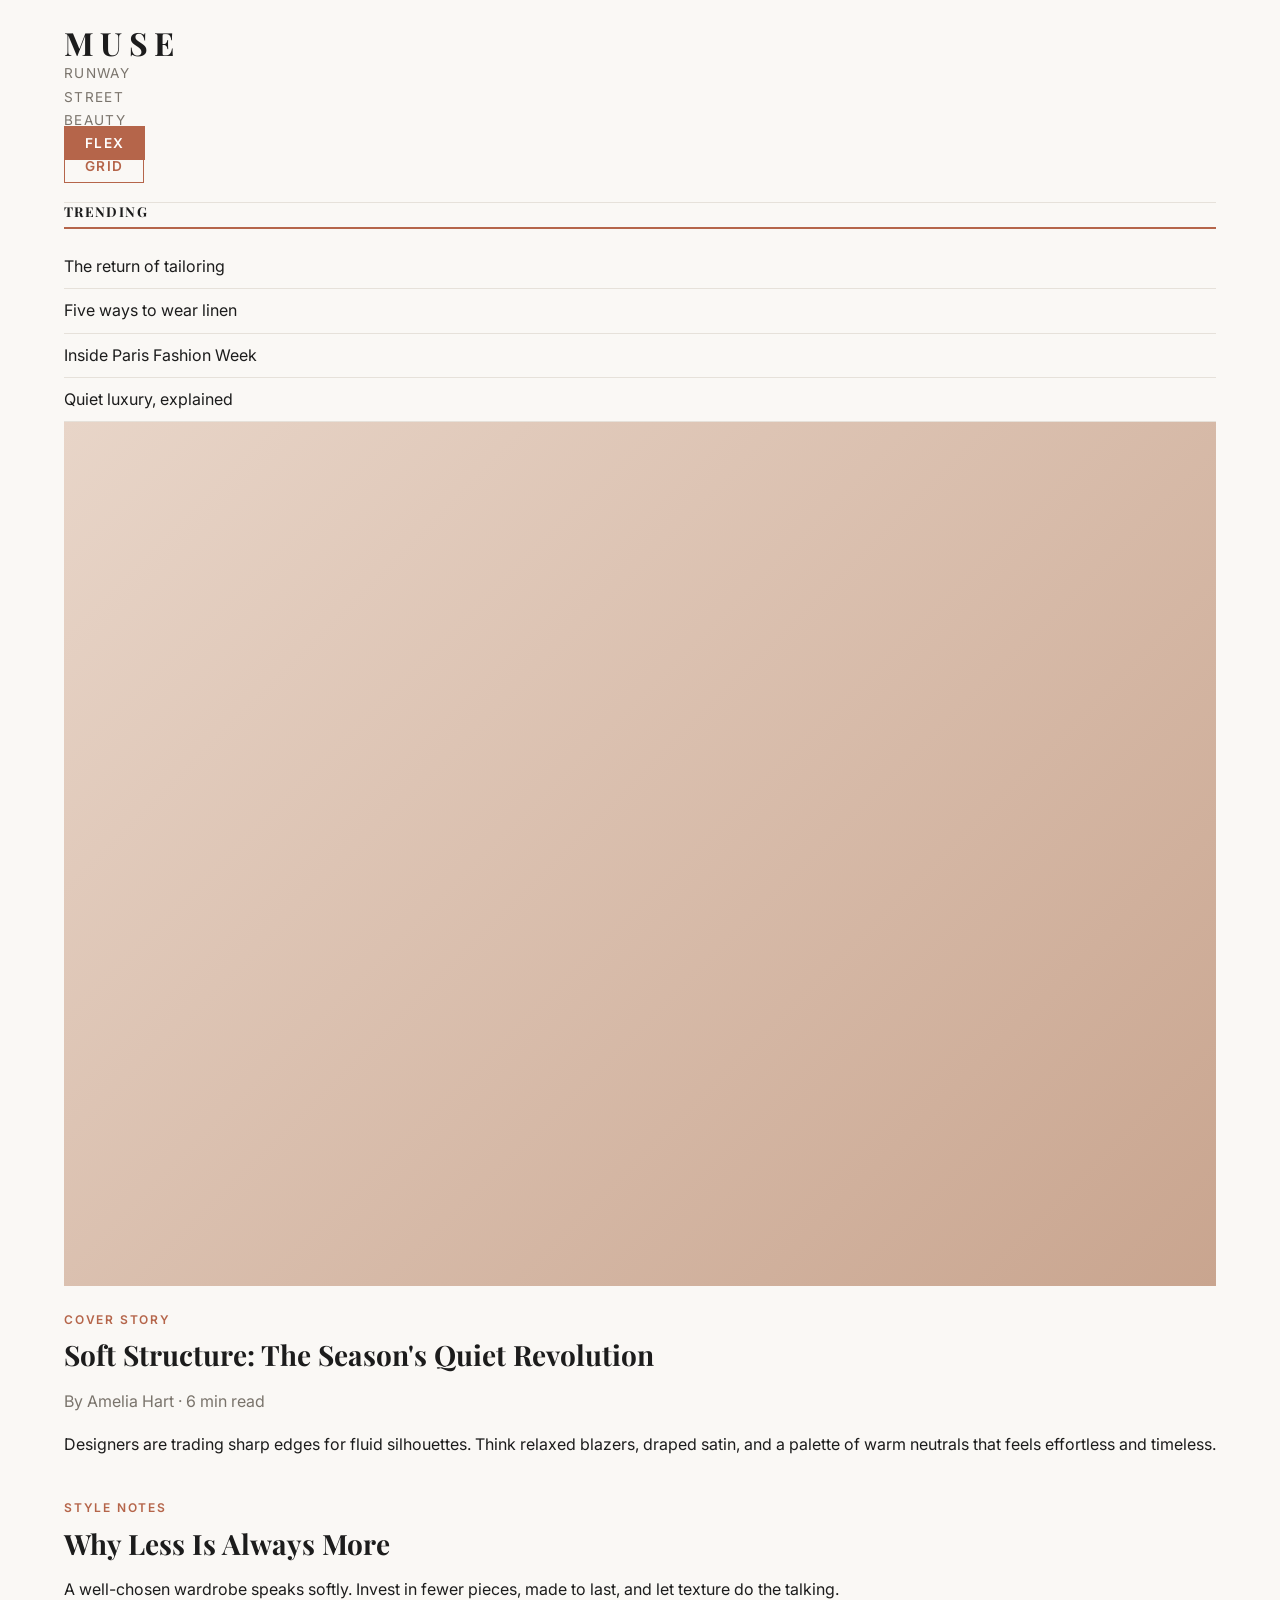
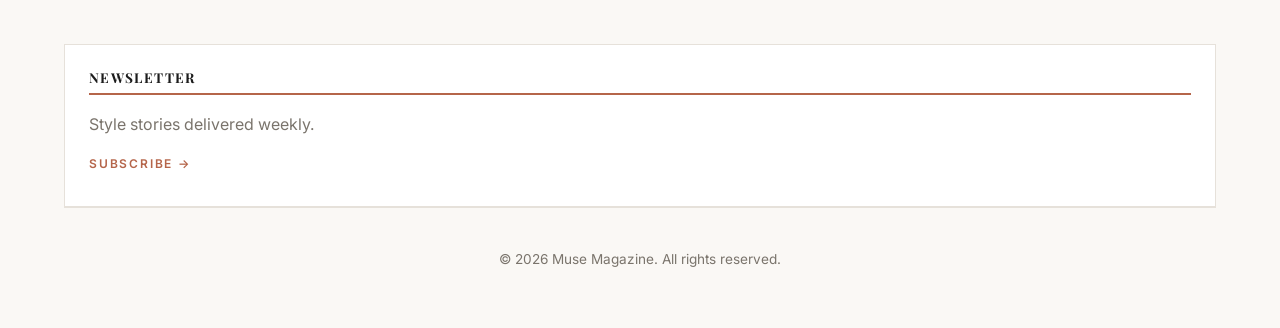
==== level-3/index.html @ d11ff420 "set up level-3" ====
<!DOCTYPE html>
<html lang="en">
<head>
  <meta charset="UTF-8">
  <title>Muse — Flex</title>
  <link rel="preconnect" href="https://fonts.googleapis.com">
  <link rel="preconnect" href="https://fonts.gstatic.com" crossorigin>
  <link href="https://fonts.googleapis.com/css2?family=Inter:wght@400;600&family=Playfair+Display:wght@700&display=swap" rel="stylesheet">
  <link rel="stylesheet" href="base.css">
  <link rel="stylesheet" href="../style.css">
  <link rel="stylesheet" href="flex.css">
</head>
<body>
  <div class="page">

    <header class="header">
      <h1 class="logo">Muse</h1>
      <nav class="nav">
        <ul>
          <li><span class="disabled">Runway</span></li>
          <li><span class="disabled">Street</span></li>
          <li><span class="disabled">Beauty</span></li>
          <li><a href="index.html" class="btn active">Flex</a></li>
          <li><a href="grid.html" class="btn">Grid</a></li>
        </ul>
      </nav>
    </header>

    <div class="flex-layout">
      <aside class="sidebar sidebar-left">
        <h3>Trending</h3>
        <ul>
          <li>The return of tailoring</li>
          <li>Five ways to wear linen</li>
          <li>Inside Paris Fashion Week</li>
          <li>Quiet luxury, explained</li>
        </ul>
      </aside>

      <main class="main">
        <div class="hero" role="img" aria-label="Featured editorial"></div>
        <article class="article">
          <span class="eyebrow">Cover Story</span>
          <h2>Soft Structure: The Season's Quiet Revolution</h2>
          <p class="muted">By Amelia Hart · 6 min read</p>
          <p>Designers are trading sharp edges for fluid silhouettes. Think relaxed blazers, draped satin, and a palette of warm neutrals that feels effortless and timeless.</p>
        </article>
        <article class="article">
          <span class="eyebrow">Style Notes</span>
          <h2>Why Less Is Always More</h2>
          <p>A well-chosen wardrobe speaks softly. Invest in fewer pieces, made to last, and let texture do the talking.</p>
        </article>
      </main>

      <aside class="sidebar sidebar-right">
        <div class="card">
          <h3>Newsletter</h3>
          <p class="muted">Style stories delivered weekly.</p>
          <span class="eyebrow">Subscribe →</span>
        </div>
      </aside>
    </div>

    <footer class="footer">
      <p>&copy; 2026 Muse Magazine. All rights reserved.</p>
    </footer>

  </div>
</body>
</html>
---- level-3/base.css ----
:root {
  --color-bg: #faf8f5;
  --color-surface: #ffffff;
  --color-text: #1c1c1c;
  --color-muted: #7a746c;
  --color-accent: #b5654a;
  --color-border: #e6e1da;

  --font-serif: "Playfair Display", Georgia, "Times New Roman", serif;
  --font-sans: "Inter", system-ui, -apple-system, "Segoe UI", sans-serif;

  --space-1: 0.5rem;
  --space-2: 1rem;
  --space-3: 1.5rem;
  --space-4: 2.5rem;
  --space-5: 4rem;
}

*,
*::before,
*::after {
  box-sizing: border-box;
}

body {
  margin: 0;
  background: var(--color-bg);
  color: var(--color-text);
  font-family: var(--font-sans);
  font-size: 1rem;
  line-height: 1.7;
}

h1, h2, h3 {
  font-family: var(--font-serif);
  font-weight: 700;
  line-height: 1.2;
  margin: 0 0 var(--space-2);
}

h1 { font-size: clamp(2rem, 5vw, 3.5rem); }
h2 { font-size: 1.75rem; }
h3 { font-size: 1.1rem; }

p { margin: 0 0 var(--space-2); }

a {
  color: inherit;
  text-decoration: none;
}

a:hover { color: var(--color-accent); }

ul {
  list-style: none;
  margin: 0;
  padding: 0;
}

img {
  display: block;
  max-width: 100%;
}

.eyebrow {
  display: block;
  margin-bottom: var(--space-1);
  color: var(--color-accent);
  font-size: 0.75rem;
  font-weight: 600;
  letter-spacing: 0.15em;
  text-transform: uppercase;
}

.muted { color: var(--color-muted); }
---- style.css ----
/* Shared components (desktop only) */
body { min-width: 1200px; }

.page {
  width: 1200px;
  margin: 0 auto;
  padding: 0 var(--space-3);
}

.header {
  padding: var(--space-3) 0;
  border-bottom: 1px solid var(--color-border);
}

.logo {
  margin: 0;
  font-size: 2rem;
  letter-spacing: 0.2em;
  text-transform: uppercase;
}

.nav ul {
  font-size: 0.85rem;
  letter-spacing: 0.1em;
  text-transform: uppercase;
}

.btn {
  padding: 0.5rem 1.25rem;
  border: 1px solid var(--color-accent);
  color: var(--color-accent);
  font-weight: 600;
}

.btn:hover,
.btn.active {
  background: var(--color-accent);
  color: #fff;
}

.sidebar h3 {
  padding-bottom: var(--space-1);
  border-bottom: 2px solid var(--color-accent);
  font-size: 0.85rem;
  letter-spacing: 0.1em;
  text-transform: uppercase;
}

.sidebar li {
  padding: var(--space-1) 0;
  border-bottom: 1px solid var(--color-border);
}

.card {
  padding: var(--space-3);
  background: var(--color-surface);
  border: 1px solid var(--color-border);
}

.hero {
  margin-bottom: var(--space-3);
  aspect-ratio: 4 / 3;
  background: linear-gradient(135deg, #e8d5c8, #c9a58f);
}

.article { margin-bottom: var(--space-4); }

.footer {
  padding: var(--space-4) 0;
  border-top: 1px solid var(--color-border);
  color: var(--color-muted);
  font-size: 0.85rem;
  text-align: center;
}

.disabled {
  color: var(--color-muted);
  cursor: default;
  pointer-events: none;
}
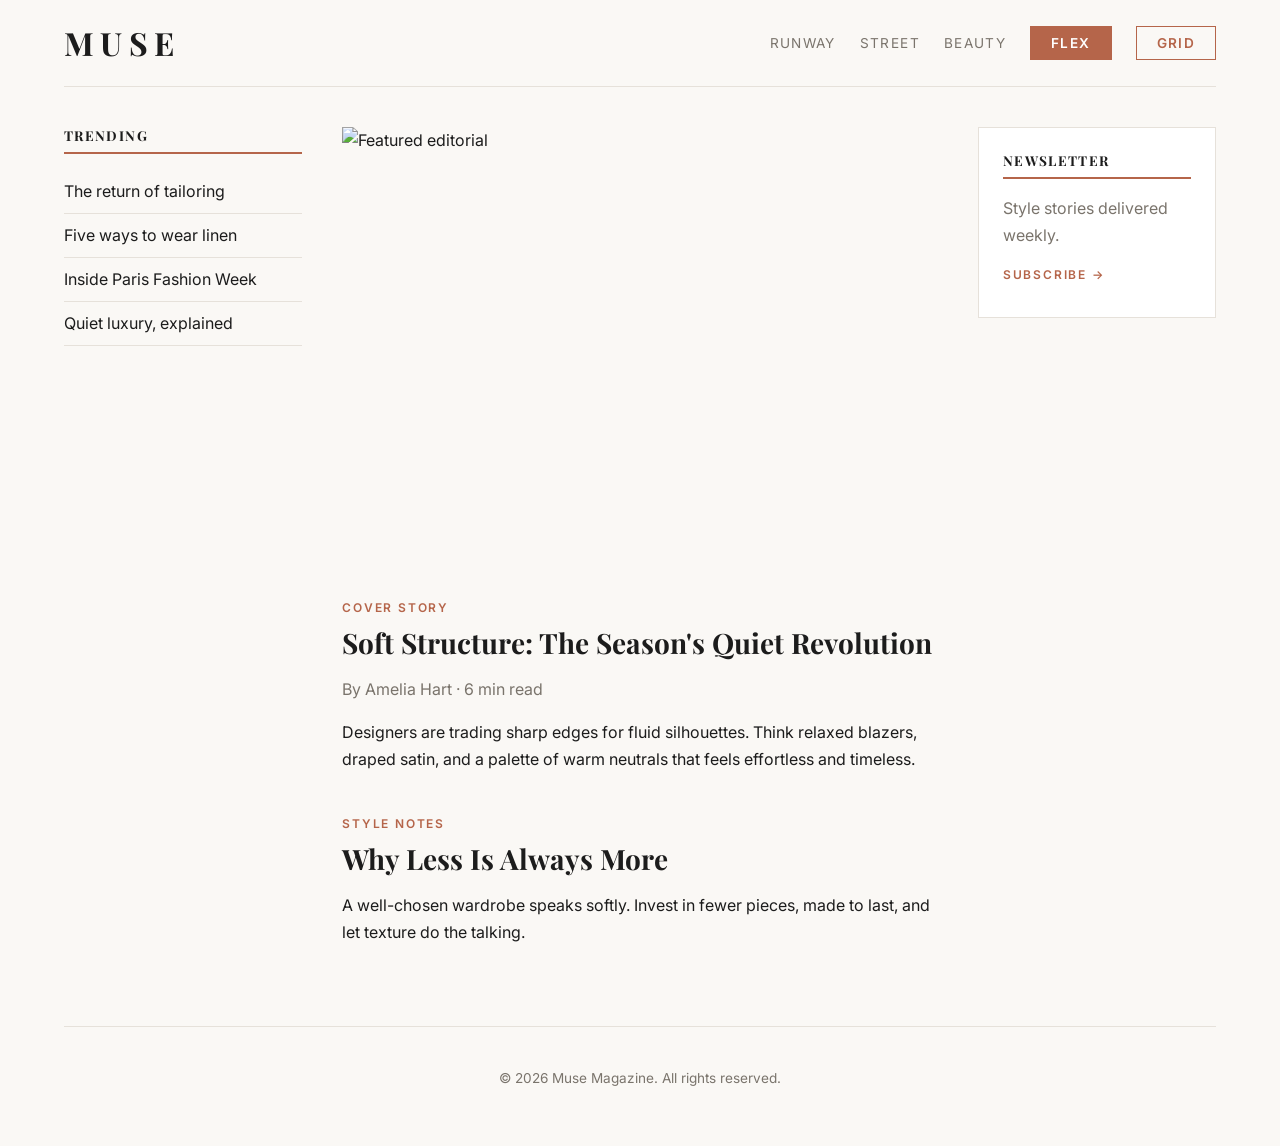
==== commit a4ac7cdb: "add responsiveness" ====
--- a/level-3/index.html
+++ b/level-3/index.html
@@ -7,7 +7,7 @@
   <link rel="preconnect" href="https://fonts.gstatic.com" crossorigin>
   <link href="https://fonts.googleapis.com/css2?family=Inter:wght@400;600&family=Playfair+Display:wght@700&display=swap" rel="stylesheet">
   <link rel="stylesheet" href="base.css">
-  <link rel="stylesheet" href="../style.css">
+  <link rel="stylesheet" href="style.css">
   <link rel="stylesheet" href="flex.css">
 </head>
 <body>
@@ -38,7 +38,7 @@
       </aside>
 
       <main class="main">
-        <div class="hero" role="img" aria-label="Featured editorial"></div>
+        <img class="hero" src="https://images.vogue.it/Photovogue/5702aa10-34b6-11f0-ae00-4de3051ce20a_gallery.jpg" alt="Featured editorial">
         <article class="article">
           <span class="eyebrow">Cover Story</span>
           <h2>Soft Structure: The Season's Quiet Revolution</h2>
--- a/level-3/style.css
+++ b/level-3/style.css
@@ -0,0 +1,79 @@
+.page {
+  width: 100%;
+  max-width: 1200px;
+  margin: 0 auto;
+  padding: 0 var(--space-3);
+}
+
+.header {
+  padding: var(--space-3) 0;
+  border-bottom: 1px solid var(--color-border);
+}
+
+.logo {
+  margin: 0;
+  font-size: 2rem;
+  letter-spacing: 0.2em;
+  text-transform: uppercase;
+}
+
+.nav ul {
+  font-size: 0.85rem;
+  letter-spacing: 0.1em;
+  text-transform: uppercase;
+}
+
+.btn {
+  padding: 0.5rem 1.25rem;
+  border: 1px solid var(--color-accent);
+  color: var(--color-accent);
+  font-weight: 600;
+}
+
+.btn:hover,
+.btn.active {
+  background: var(--color-accent);
+  color: #fff;
+}
+
+.sidebar h3 {
+  padding-bottom: var(--space-1);
+  border-bottom: 2px solid var(--color-accent);
+  font-size: 0.85rem;
+  letter-spacing: 0.1em;
+  text-transform: uppercase;
+}
+
+.sidebar li {
+  padding: var(--space-1) 0;
+  border-bottom: 1px solid var(--color-border);
+}
+
+.card {
+  padding: var(--space-3);
+  background: var(--color-surface);
+  border: 1px solid var(--color-border);
+}
+
+.hero {
+  margin-bottom: var(--space-3);
+  aspect-ratio: 4 / 3;
+  width: 100%;
+  object-fit: cover;
+}
+
+.article { margin-bottom: var(--space-4); }
+
+.footer {
+  padding: var(--space-4) 0;
+  border-top: 1px solid var(--color-border);
+  color: var(--color-muted);
+  font-size: 0.85rem;
+  text-align: center;
+}
+
+.disabled {
+  color: var(--color-muted);
+  cursor: default;
+  pointer-events: none;
+}
--- a/level-3/flex.css
+++ b/level-3/flex.css
@@ -0,0 +1,58 @@
+.header {
+  display: flex;
+  flex-direction: column;
+  align-items: flex-start;
+  gap: var(--space-2);
+}
+
+.nav ul {
+  display: flex;
+  flex-wrap: wrap;
+  align-items: center;
+  gap: var(--space-2);
+}
+
+.flex-layout {
+  display: flex;
+  flex-direction: column;
+  gap: var(--space-4);
+  padding: var(--space-4) 0;
+}
+
+.flex-layout .main { order: 1; }
+.flex-layout .sidebar-left { order: 2; }
+.flex-layout .sidebar-right { order: 3; }
+
+/*tablet*/
+@media (min-width: 768px) {
+  .header {
+    flex-direction: row;
+    align-items: center;
+    justify-content: space-between;
+  }
+
+  .nav ul { gap: var(--space-3); }
+
+  .flex-layout {
+    flex-direction: row;
+    flex-wrap: wrap;
+  }
+
+  .flex-layout .main { flex: 1 1 100%; }
+
+  .flex-layout .sidebar-left,
+  .flex-layout .sidebar-right { flex: 1 1 40%; }
+}
+
+/*desktop*/
+@media (min-width: 1024px) {
+  .flex-layout { flex-wrap: nowrap; }
+
+  .flex-layout .main { flex: 2.5; order: 0; }
+
+  .flex-layout .sidebar-left,
+  .flex-layout .sidebar-right {
+    flex: 1;
+    order: 0;
+  }
+}
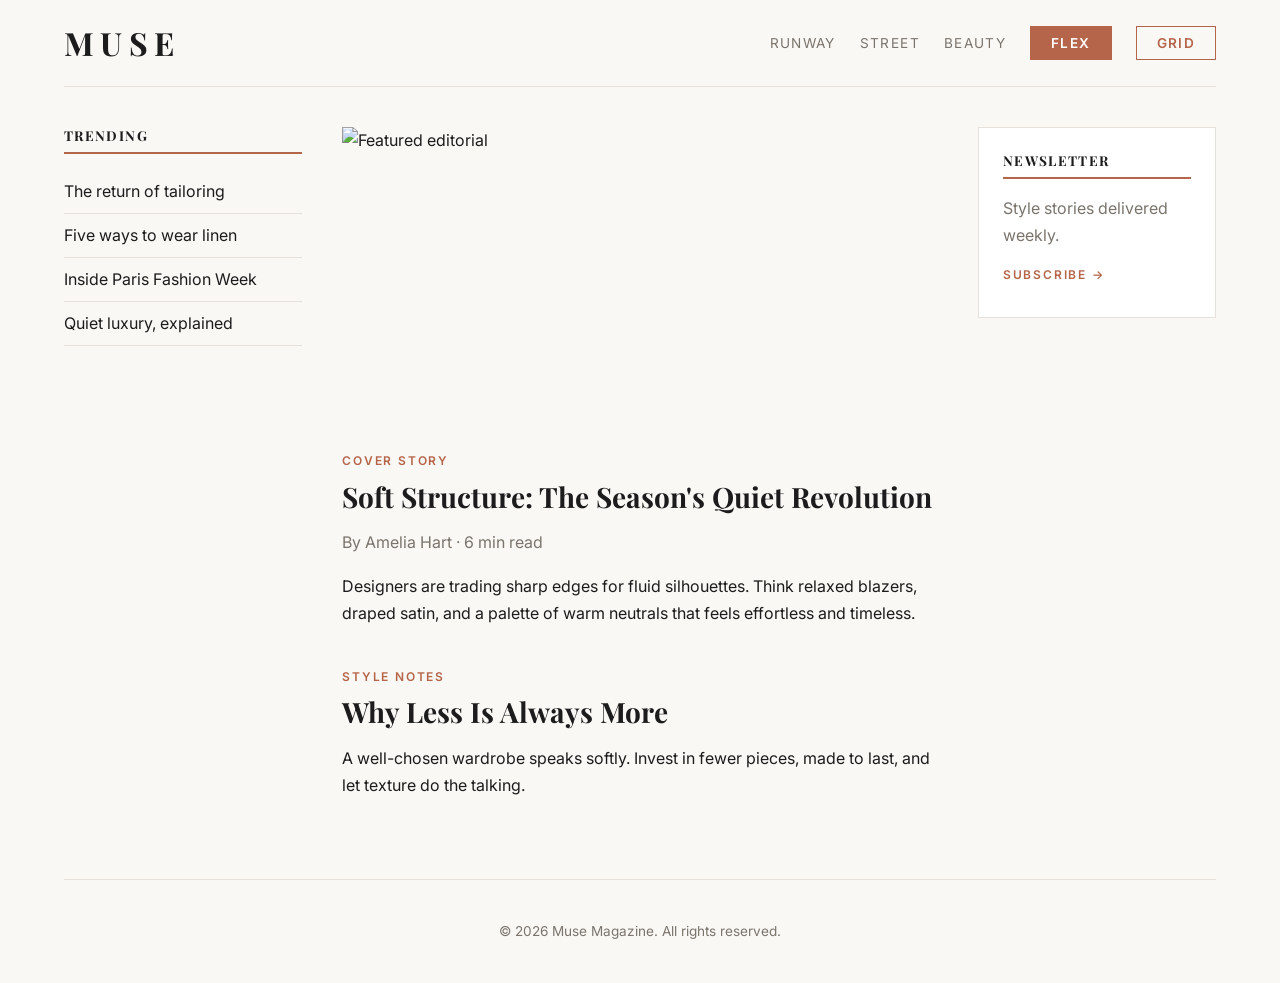
==== commit a33bb2ee: "add level-3" ====
--- a/level-3/index.html
+++ b/level-3/index.html
@@ -2,6 +2,7 @@
 <html lang="en">
 <head>
   <meta charset="UTF-8">
+  <meta name="viewport" content="width=device-width, initial-scale=1">
   <title>Muse — Flex</title>
   <link rel="preconnect" href="https://fonts.googleapis.com">
   <link rel="preconnect" href="https://fonts.gstatic.com" crossorigin>
--- a/level-3/style.css
+++ b/level-3/style.css
@@ -1,12 +1,14 @@
 .page {
-  width: 100%;
   max-width: 1200px;
   margin: 0 auto;
   padding: 0 var(--space-3);
 }
 
 .header {
+  position: sticky;
+  top: 0;
   padding: var(--space-3) 0;
+  background: var(--color-bg);
   border-bottom: 1px solid var(--color-border);
 }
 
@@ -15,6 +17,35 @@
   font-size: 2rem;
   letter-spacing: 0.2em;
   text-transform: uppercase;
+}
+
+.tagline {
+  margin: 0;
+  color: var(--color-muted);
+  font-size: 0.85rem;
+  letter-spacing: 0.1em;
+  text-transform: uppercase;
+}
+
+.user-name {
+  font-size: 0.85rem;
+  color: var(--color-muted);
+}
+
+.avatar {
+  width: 40px;
+  height: 40px;
+  background: var(--color-accent);
+  border-radius: 50%;
+  color: #fff;
+  font-weight: 600;
+  text-align: center;
+  line-height: 40px;
+}
+
+.header + .nav {
+  padding: var(--space-2) 0;
+  border-bottom: 1px solid var(--color-border);
 }
 
 .nav ul {
@@ -36,6 +67,12 @@
   color: #fff;
 }
 
+.disabled {
+  color: var(--color-muted);
+  cursor: default;
+  pointer-events: none;
+}
+
 .sidebar h3 {
   padding-bottom: var(--space-1);
   border-bottom: 2px solid var(--color-accent);
@@ -49,16 +86,26 @@
   border-bottom: 1px solid var(--color-border);
 }
 
-.card {
+.card,
+.post {
   padding: var(--space-3);
   background: var(--color-surface);
   border: 1px solid var(--color-border);
 }
 
+.post { padding: var(--space-2); }
+
 .hero {
+  width: 100%;
+  height: 300px;
   margin-bottom: var(--space-3);
-  aspect-ratio: 4 / 3;
+  object-fit: cover;
+}
+
+.thumb {
   width: 100%;
+  aspect-ratio: 3 / 2;
+  margin-bottom: var(--space-2);
   object-fit: cover;
 }
 
@@ -72,8 +119,15 @@
   text-align: center;
 }
 
-.disabled {
-  color: var(--color-muted);
-  cursor: default;
-  pointer-events: none;
+.footer h3 {
+  font-size: 0.85rem;
+  letter-spacing: 0.1em;
+  text-transform: uppercase;
 }
+
+.footer p { margin: 0; }
+
+.footer-links {
+  margin-bottom: var(--space-4);
+  text-align: left;
+}
--- a/level-3/flex.css
+++ b/level-3/flex.css
@@ -1,58 +1,38 @@
 .header {
   display: flex;
-  flex-direction: column;
-  align-items: flex-start;
-  gap: var(--space-2);
+  align-items: center;
+  justify-content: space-between;
 }
 
 .nav ul {
   display: flex;
-  flex-wrap: wrap;
   align-items: center;
-  gap: var(--space-2);
+  gap: var(--space-3);
 }
 
 .flex-layout {
   display: flex;
-  flex-direction: column;
   gap: var(--space-4);
   padding: var(--space-4) 0;
 }
 
-.flex-layout .main { order: 1; }
-.flex-layout .sidebar-left { order: 2; }
-.flex-layout .sidebar-right { order: 3; }
+.flex-layout .sidebar-left,
+.flex-layout .sidebar-right { flex: 1; }
 
-/*tablet*/
-@media (min-width: 768px) {
-  .header {
-    flex-direction: row;
-    align-items: center;
-    justify-content: space-between;
-  }
+.flex-layout .main { flex: 2.5; }
 
-  .nav ul { gap: var(--space-3); }
-
-  .flex-layout {
-    flex-direction: row;
-    flex-wrap: wrap;
-  }
-
-  .flex-layout .main { flex: 1 1 100%; }
-
+/* Tablet: main on top, sidebars side by side below */
+@media (max-width: 1023px) {
+  .flex-layout { flex-wrap: wrap; }
+  .flex-layout .main { order: -1; flex: 1 1 100%; }
   .flex-layout .sidebar-left,
   .flex-layout .sidebar-right { flex: 1 1 40%; }
 }
 
-/*desktop*/
-@media (min-width: 1024px) {
-  .flex-layout { flex-wrap: nowrap; }
-
-  .flex-layout .main { flex: 2.5; order: 0; }
-
-  .flex-layout .sidebar-left,
-  .flex-layout .sidebar-right {
-    flex: 1;
-    order: 0;
-  }
+/* Mobile: single column, header stacks */
+@media (max-width: 767px) {
+  .header { flex-direction: column; align-items: flex-start; gap: var(--space-2); }
+  .nav ul { flex-wrap: wrap; gap: var(--space-1); }
+  .flex-layout { flex-direction: column; }
+  .hero { height: 200px; }
 }
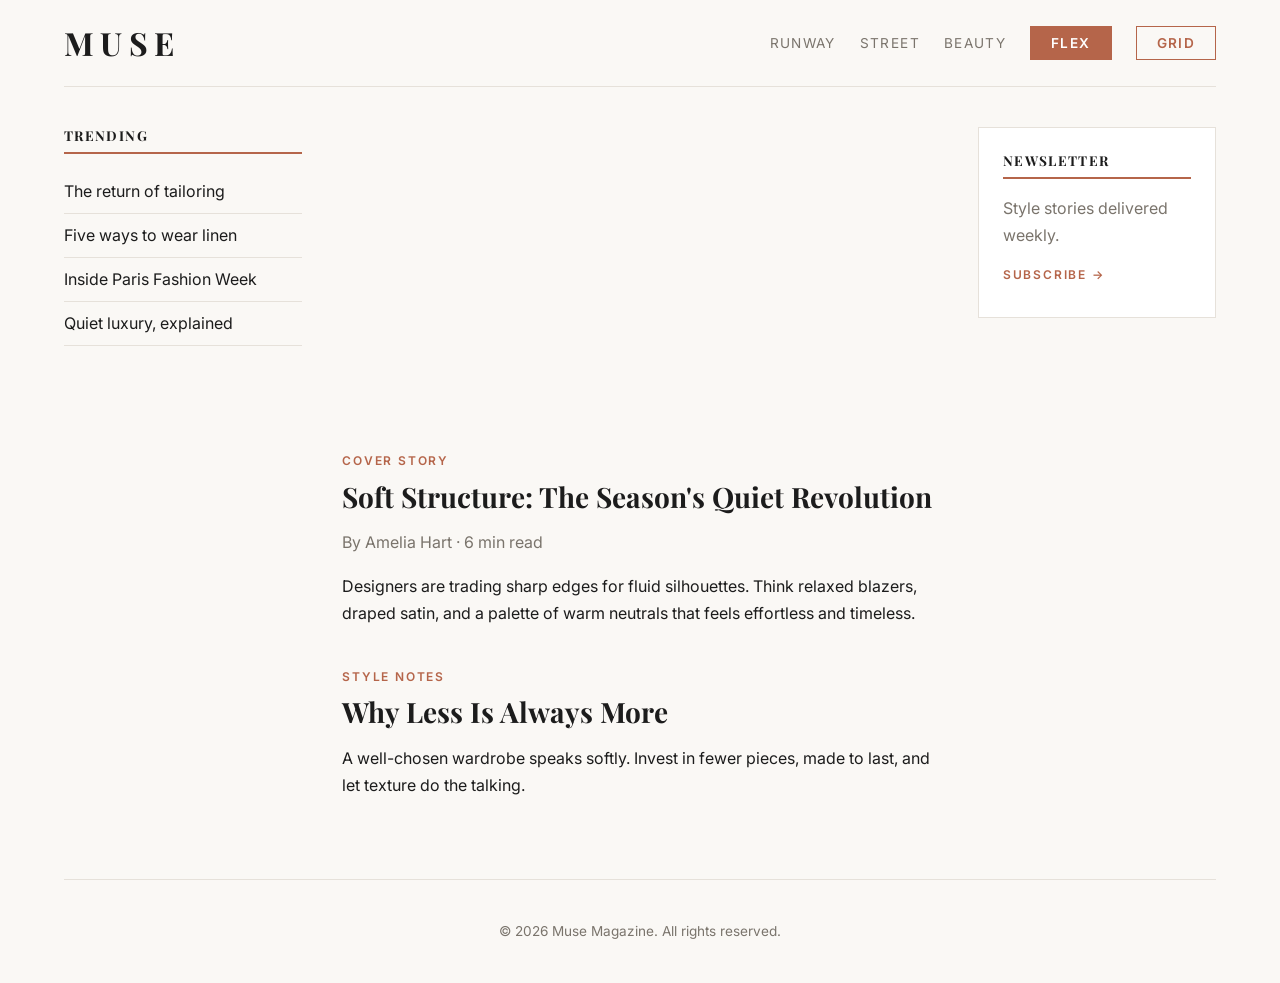
==== commit b3e28232: "Add level 4 holy grail markup and images, fix level 3 stylesheet path" ====
--- a/level-3/index.html
+++ b/level-3/index.html
@@ -2,7 +2,6 @@
 <html lang="en">
 <head>
   <meta charset="UTF-8">
-  <meta name="viewport" content="width=device-width, initial-scale=1">
   <title>Muse — Flex</title>
   <link rel="preconnect" href="https://fonts.googleapis.com">
   <link rel="preconnect" href="https://fonts.gstatic.com" crossorigin>
@@ -39,7 +38,7 @@
       </aside>
 
       <main class="main">
-        <img class="hero" src="https://images.vogue.it/Photovogue/5702aa10-34b6-11f0-ae00-4de3051ce20a_gallery.jpg" alt="Featured editorial">
+        <div class="hero" role="img" aria-label="Featured editorial"></div>
         <article class="article">
           <span class="eyebrow">Cover Story</span>
           <h2>Soft Structure: The Season's Quiet Revolution</h2>
--- a/level-3/flex.css
+++ b/level-3/flex.css
@@ -21,7 +21,7 @@
 
 .flex-layout .main { flex: 2.5; }
 
-/* Tablet: main on top, sidebars side by side below */
+/*Tablet*/
 @media (max-width: 1023px) {
   .flex-layout { flex-wrap: wrap; }
   .flex-layout .main { order: -1; flex: 1 1 100%; }
@@ -29,7 +29,7 @@
   .flex-layout .sidebar-right { flex: 1 1 40%; }
 }
 
-/* Mobile: single column, header stacks */
+/*Mobile*/
 @media (max-width: 767px) {
   .header { flex-direction: column; align-items: flex-start; gap: var(--space-2); }
   .nav ul { flex-wrap: wrap; gap: var(--space-1); }
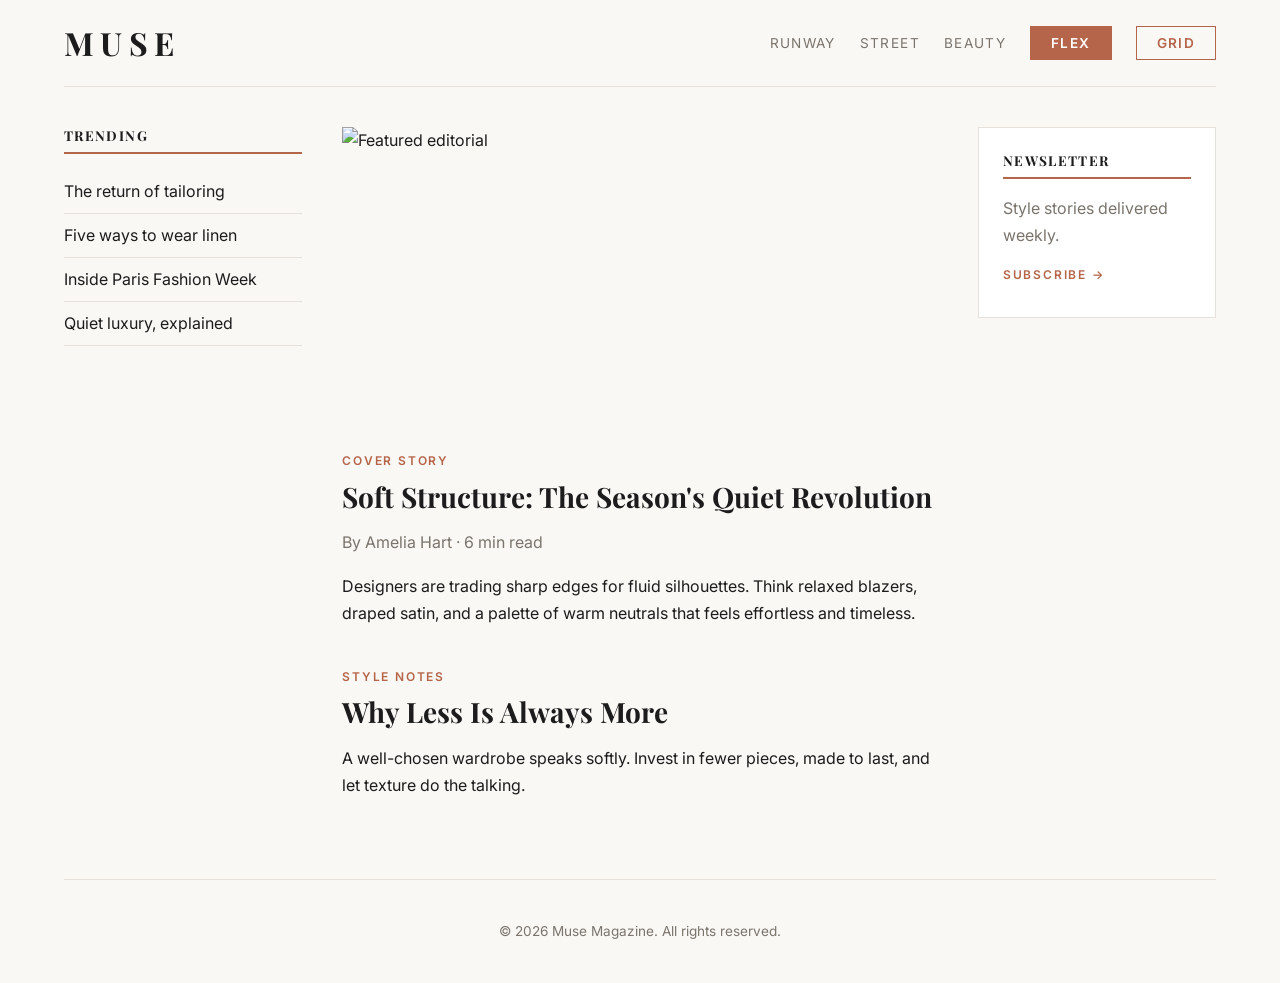
==== commit 2b88ee40: "Changed file names to match assignment naming convention" ====
--- a/level-3/index.html
+++ b/level-3/index.html
@@ -2,13 +2,14 @@
 <html lang="en">
 <head>
   <meta charset="UTF-8">
+  <meta name="viewport" content="width=device-width, initial-scale=1">
   <title>Muse — Flex</title>
   <link rel="preconnect" href="https://fonts.googleapis.com">
   <link rel="preconnect" href="https://fonts.gstatic.com" crossorigin>
   <link href="https://fonts.googleapis.com/css2?family=Inter:wght@400;600&family=Playfair+Display:wght@700&display=swap" rel="stylesheet">
   <link rel="stylesheet" href="base.css">
   <link rel="stylesheet" href="style.css">
-  <link rel="stylesheet" href="flex.css">
+  <link rel="stylesheet" href="flexbox-style.css">
 </head>
 <body>
   <div class="page">
@@ -38,7 +39,7 @@
       </aside>
 
       <main class="main">
-        <div class="hero" role="img" aria-label="Featured editorial"></div>
+        <img class="hero" src="https://images.vogue.it/Photovogue/5702aa10-34b6-11f0-ae00-4de3051ce20a_gallery.jpg" alt="Featured editorial">
         <article class="article">
           <span class="eyebrow">Cover Story</span>
           <h2>Soft Structure: The Season's Quiet Revolution</h2>
--- a/level-3/flexbox-style.css
+++ b/level-3/flexbox-style.css
@@ -0,0 +1,38 @@
+.header {
+  display: flex;
+  align-items: center;
+  justify-content: space-between;
+}
+
+.nav ul {
+  display: flex;
+  align-items: center;
+  gap: var(--space-3);
+}
+
+.flex-layout {
+  display: flex;
+  gap: var(--space-4);
+  padding: var(--space-4) 0;
+}
+
+.flex-layout .sidebar-left,
+.flex-layout .sidebar-right { flex: 1; }
+
+.flex-layout .main { flex: 2.5; }
+
+/*Tablet*/
+@media (max-width: 1023px) {
+  .flex-layout { flex-wrap: wrap; }
+  .flex-layout .main { order: -1; flex: 1 1 100%; }
+  .flex-layout .sidebar-left,
+  .flex-layout .sidebar-right { flex: 1 1 40%; }
+}
+
+/*Mobile*/
+@media (max-width: 767px) {
+  .header { flex-direction: column; align-items: flex-start; gap: var(--space-2); }
+  .nav ul { flex-wrap: wrap; gap: var(--space-1); }
+  .flex-layout { flex-direction: column; }
+  .hero { height: 200px; }
+}
